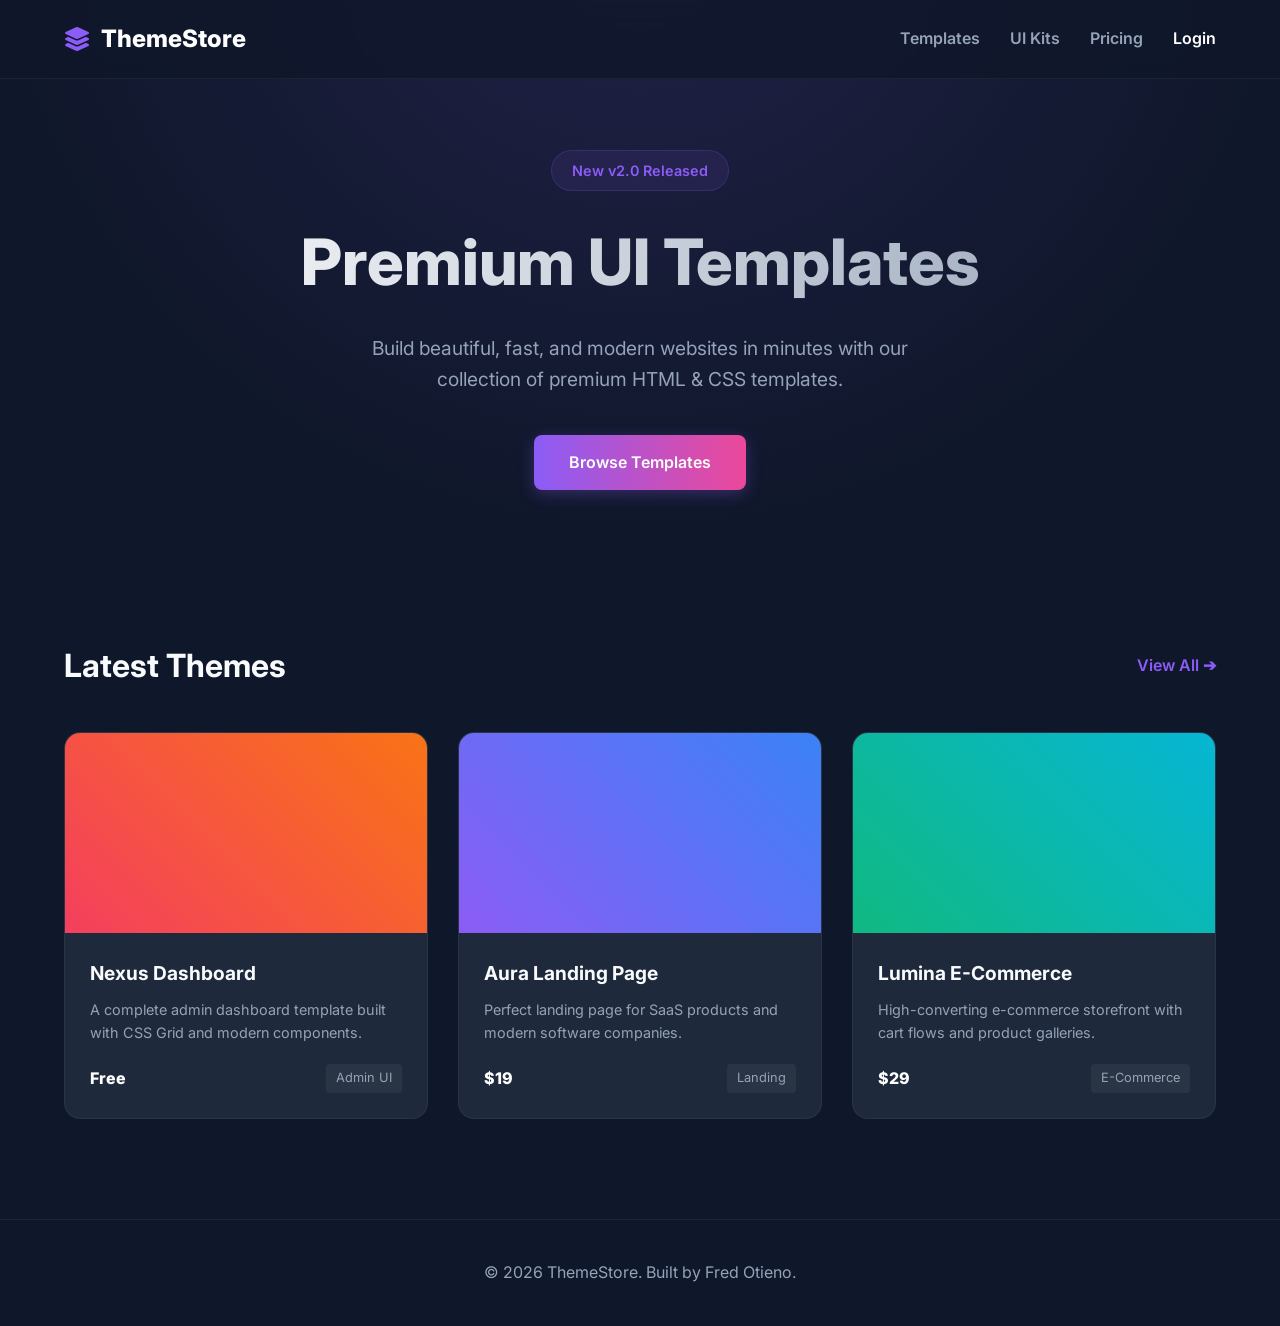
==== index.html @ 09a09649 "Add modern SaaS template index.html" ====
<!DOCTYPE html>
<html lang="en">
<head>
    <meta charset="UTF-8">
    <meta name="viewport" content="width=device-width, initial-scale=1.0">
    <title>ThemeStore | Premium CSS Templates</title>
    <!-- Google Fonts -->
    <link href="https://fonts.googleapis.com/css2?family=Inter:wght@300;400;600;800&display=swap" rel="stylesheet">
    <!-- Font Awesome -->
    <link rel="stylesheet" href="https://cdnjs.cloudflare.com/ajax/libs/font-awesome/6.4.0/css/all.min.css">
    <style>
        :root {
            --bg: #0f172a;
            --surface: #1e293b;
            --primary: #8b5cf6;
            --secondary: #ec4899;
            --text-main: #f8fafc;
            --text-muted: #94a3b8;
        }

        * {
            margin: 0;
            padding: 0;
            box-sizing: border-box;
            scroll-behavior: smooth;
        }

        body {
            font-family: 'Inter', sans-serif;
            background-color: var(--bg);
            color: var(--text-main);
            line-height: 1.6;
        }

        /* Glass Navbar */
        nav {
            position: fixed;
            top: 0;
            width: 100%;
            padding: 20px 5%;
            display: flex;
            justify-content: space-between;
            align-items: center;
            background: rgba(15, 23, 42, 0.8);
            backdrop-filter: blur(10px);
            z-index: 1000;
            border-bottom: 1px solid rgba(255, 255, 255, 0.05);
        }

        .logo {
            font-size: 1.5rem;
            font-weight: 800;
            color: white;
            display: flex;
            align-items: center;
            gap: 10px;
        }

        .logo i {
            color: var(--primary);
        }

        nav ul {
            display: flex;
            list-style: none;
            gap: 30px;
        }

        nav a {
            color: var(--text-muted);
            text-decoration: none;
            font-weight: 600;
            transition: color 0.3s;
        }

        nav a:hover {
            color: white;
        }

        /* Hero */
        header {
            padding: 150px 5% 100px;
            text-align: center;
            background: radial-gradient(circle at 50% -20%, rgba(139, 92, 246, 0.15) 0%, rgba(15, 23, 42, 0) 70%);
        }

        .pill {
            display: inline-block;
            padding: 8px 20px;
            background: rgba(139, 92, 246, 0.1);
            color: var(--primary);
            border: 1px solid rgba(139, 92, 246, 0.2);
            border-radius: 30px;
            font-size: 0.9rem;
            font-weight: 600;
            margin-bottom: 20px;
        }

        header h1 {
            font-size: 4rem;
            font-weight: 800;
            margin-bottom: 20px;
            background: linear-gradient(to right, white, var(--text-muted));
            -webkit-background-clip: text;
            -webkit-text-fill-color: transparent;
        }

        header p {
            font-size: 1.2rem;
            color: var(--text-muted);
            max-width: 600px;
            margin: 0 auto 40px;
        }

        .btn {
            padding: 15px 35px;
            border-radius: 8px;
            text-decoration: none;
            font-weight: 600;
            transition: all 0.3s;
            display: inline-block;
        }

        .btn-primary {
            background: linear-gradient(to right, var(--primary), var(--secondary));
            color: white;
            box-shadow: 0 4px 15px rgba(139, 92, 246, 0.3);
        }

        .btn-primary:hover {
            transform: translateY(-2px);
            box-shadow: 0 6px 20px rgba(139, 92, 246, 0.4);
        }

        /* Templates Grid */
        section {
            padding: 50px 5% 100px;
        }

        .section-header {
            display: flex;
            justify-content: space-between;
            align-items: center;
            margin-bottom: 40px;
        }

        .section-header h2 {
            font-size: 2rem;
        }

        .grid {
            display: grid;
            grid-template-columns: repeat(auto-fit, minmax(300px, 1fr));
            gap: 30px;
        }

        .card {
            background: var(--surface);
            border-radius: 16px;
            overflow: hidden;
            border: 1px solid rgba(255, 255, 255, 0.05);
            transition: transform 0.3s;
        }

        .card:hover {
            transform: translateY(-10px);
            border-color: rgba(139, 92, 246, 0.3);
        }

        .card-img {
            height: 200px;
            background: #2dd4bf;
            width: 100%;
        }

        .img-1 { background: linear-gradient(45deg, #f43f5e, #f97316); }
        .img-2 { background: linear-gradient(45deg, #8b5cf6, #3b82f6); }
        .img-3 { background: linear-gradient(45deg, #10b981, #06b6d4); }
        
        .card-content {
            padding: 25px;
        }

        .card-title {
            font-size: 1.2rem;
            margin-bottom: 10px;
        }

        .card-desc {
            color: var(--text-muted);
            font-size: 0.9rem;
            margin-bottom: 20px;
        }

        .card-footer {
            display: flex;
            justify-content: space-between;
            align-items: center;
        }

        .price {
            font-weight: 800;
            color: white;
        }

        .tag {
            font-size: 0.8rem;
            padding: 4px 10px;
            background: rgba(255,255,255,0.05);
            border-radius: 4px;
            color: var(--text-muted);
        }

        /* Footer */
        footer {
            text-align: center;
            padding: 40px;
            border-top: 1px solid rgba(255, 255, 255, 0.05);
            color: var(--text-muted);
        }
    </style>
</head>
<body>

    <nav>
        <div class="logo"><i class="fas fa-layer-group"></i> ThemeStore</div>
        <ul>
            <li><a href="#">Templates</a></li>
            <li><a href="#">UI Kits</a></li>
            <li><a href="#">Pricing</a></li>
            <li><a href="#" style="color: white;">Login</a></li>
        </ul>
    </nav>

    <header>
        <div class="pill">New v2.0 Released</div>
        <h1>Premium UI Templates</h1>
        <p>Build beautiful, fast, and modern websites in minutes with our collection of premium HTML & CSS templates.</p>
        <a href="#templates" class="btn btn-primary">Browse Templates</a>
    </header>

    <section id="templates">
        <div class="section-header">
            <h2>Latest Themes</h2>
            <a href="#" style="color: var(--primary); text-decoration: none; font-weight: 600;">View All ➔</a>
        </div>
        
        <div class="grid">
            <div class="card">
                <div class="card-img img-1"></div>
                <div class="card-content">
                    <h3 class="card-title">Nexus Dashboard</h3>
                    <p class="card-desc">A complete admin dashboard template built with CSS Grid and modern components.</p>
                    <div class="card-footer">
                        <span class="price">Free</span>
                        <span class="tag">Admin UI</span>
                    </div>
                </div>
            </div>

            <div class="card">
                <div class="card-img img-2"></div>
                <div class="card-content">
                    <h3 class="card-title">Aura Landing Page</h3>
                    <p class="card-desc">Perfect landing page for SaaS products and modern software companies.</p>
                    <div class="card-footer">
                        <span class="price">$19</span>
                        <span class="tag">Landing</span>
                    </div>
                </div>
            </div>

            <div class="card">
                <div class="card-img img-3"></div>
                <div class="card-content">
                    <h3 class="card-title">Lumina E-Commerce</h3>
                    <p class="card-desc">High-converting e-commerce storefront with cart flows and product galleries.</p>
                    <div class="card-footer">
                        <span class="price">$29</span>
                        <span class="tag">E-Commerce</span>
                    </div>
                </div>
            </div>
        </div>
    </section>

    <footer>
        <p>&copy; 2026 ThemeStore. Built by Fred Otieno.</p>
    </footer>

</body>
</html>
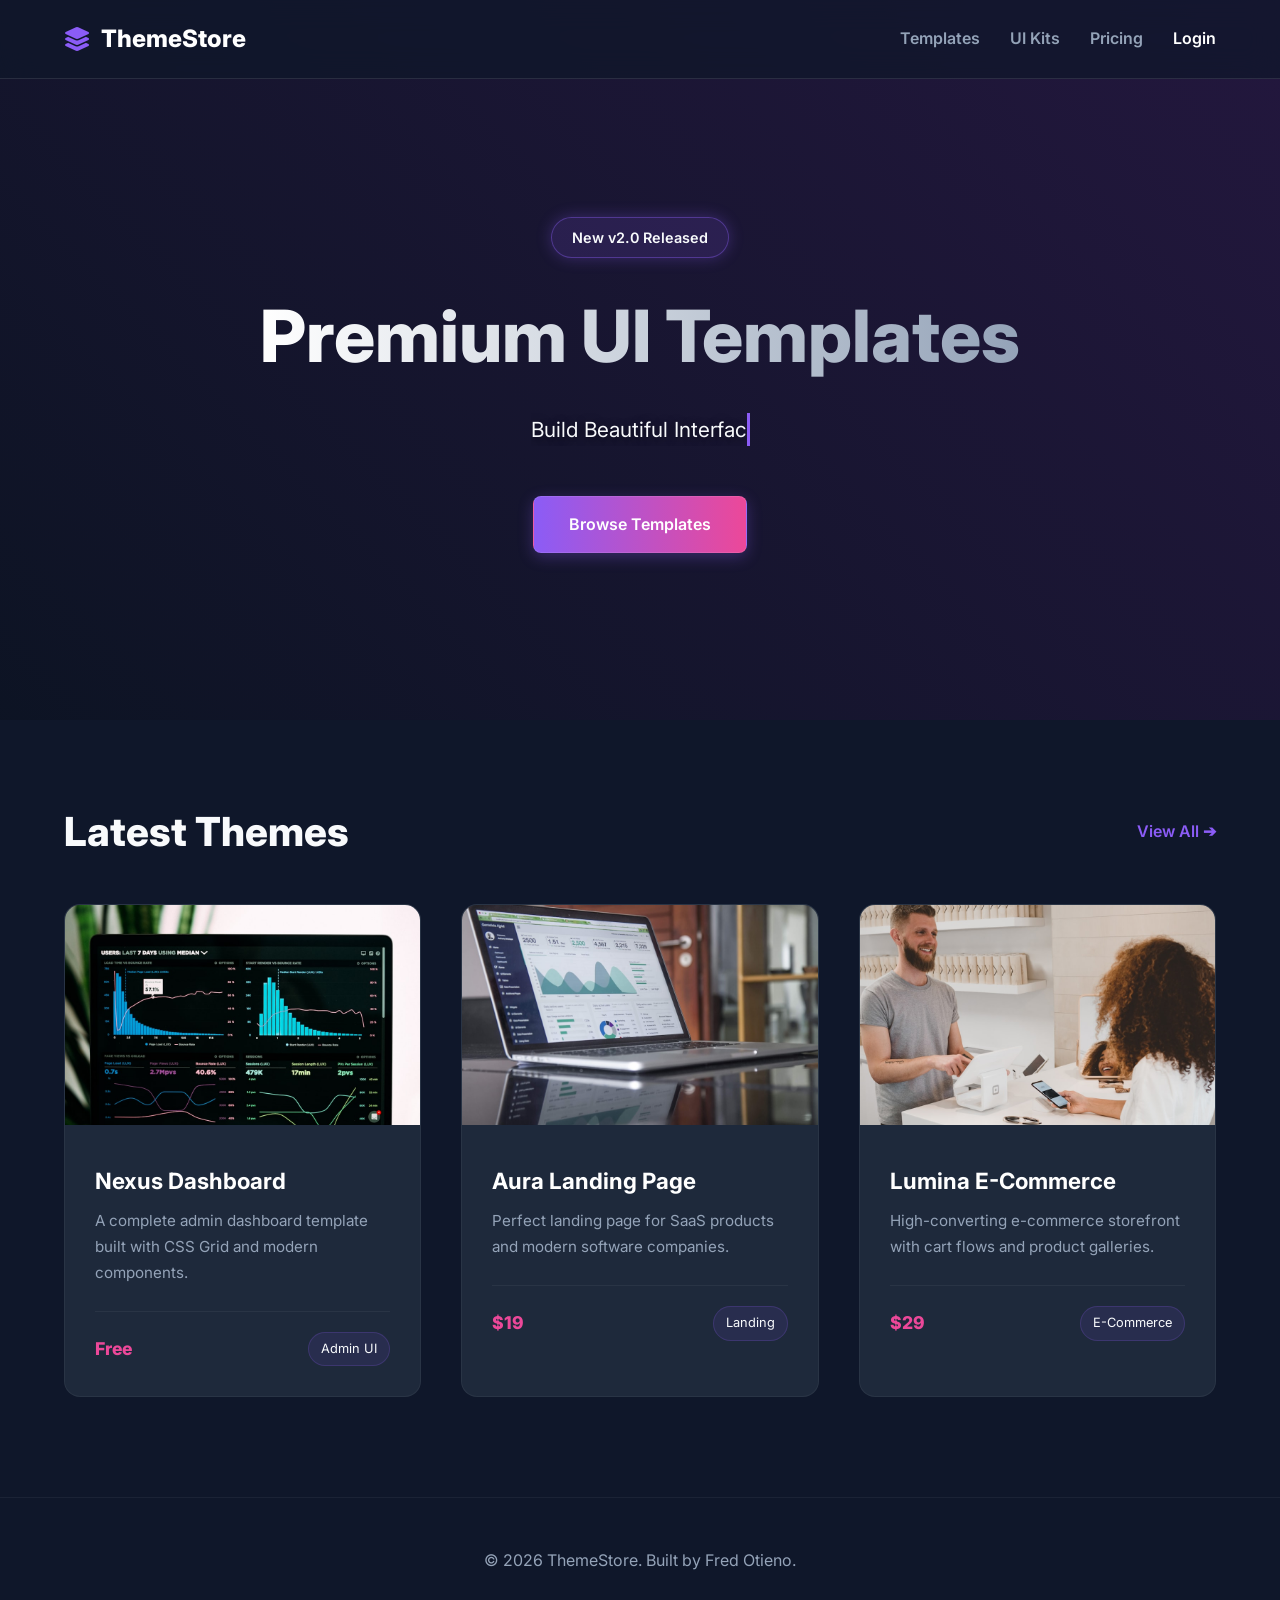
==== commit dc0faba9: "Implement premium UI/UX: glassmorphic nav, cinematic background slideshow, typewriter effects, and r" ====
--- a/index.html
+++ b/index.html
@@ -8,217 +8,8 @@
     <link href="https://fonts.googleapis.com/css2?family=Inter:wght@300;400;600;800&display=swap" rel="stylesheet">
     <!-- Font Awesome -->
     <link rel="stylesheet" href="https://cdnjs.cloudflare.com/ajax/libs/font-awesome/6.4.0/css/all.min.css">
-    <style>
-        :root {
-            --bg: #0f172a;
-            --surface: #1e293b;
-            --primary: #8b5cf6;
-            --secondary: #ec4899;
-            --text-main: #f8fafc;
-            --text-muted: #94a3b8;
-        }
-
-        * {
-            margin: 0;
-            padding: 0;
-            box-sizing: border-box;
-            scroll-behavior: smooth;
-        }
-
-        body {
-            font-family: 'Inter', sans-serif;
-            background-color: var(--bg);
-            color: var(--text-main);
-            line-height: 1.6;
-        }
-
-        /* Glass Navbar */
-        nav {
-            position: fixed;
-            top: 0;
-            width: 100%;
-            padding: 20px 5%;
-            display: flex;
-            justify-content: space-between;
-            align-items: center;
-            background: rgba(15, 23, 42, 0.8);
-            backdrop-filter: blur(10px);
-            z-index: 1000;
-            border-bottom: 1px solid rgba(255, 255, 255, 0.05);
-        }
-
-        .logo {
-            font-size: 1.5rem;
-            font-weight: 800;
-            color: white;
-            display: flex;
-            align-items: center;
-            gap: 10px;
-        }
-
-        .logo i {
-            color: var(--primary);
-        }
-
-        nav ul {
-            display: flex;
-            list-style: none;
-            gap: 30px;
-        }
-
-        nav a {
-            color: var(--text-muted);
-            text-decoration: none;
-            font-weight: 600;
-            transition: color 0.3s;
-        }
-
-        nav a:hover {
-            color: white;
-        }
-
-        /* Hero */
-        header {
-            padding: 150px 5% 100px;
-            text-align: center;
-            background: radial-gradient(circle at 50% -20%, rgba(139, 92, 246, 0.15) 0%, rgba(15, 23, 42, 0) 70%);
-        }
-
-        .pill {
-            display: inline-block;
-            padding: 8px 20px;
-            background: rgba(139, 92, 246, 0.1);
-            color: var(--primary);
-            border: 1px solid rgba(139, 92, 246, 0.2);
-            border-radius: 30px;
-            font-size: 0.9rem;
-            font-weight: 600;
-            margin-bottom: 20px;
-        }
-
-        header h1 {
-            font-size: 4rem;
-            font-weight: 800;
-            margin-bottom: 20px;
-            background: linear-gradient(to right, white, var(--text-muted));
-            -webkit-background-clip: text;
-            -webkit-text-fill-color: transparent;
-        }
-
-        header p {
-            font-size: 1.2rem;
-            color: var(--text-muted);
-            max-width: 600px;
-            margin: 0 auto 40px;
-        }
-
-        .btn {
-            padding: 15px 35px;
-            border-radius: 8px;
-            text-decoration: none;
-            font-weight: 600;
-            transition: all 0.3s;
-            display: inline-block;
-        }
-
-        .btn-primary {
-            background: linear-gradient(to right, var(--primary), var(--secondary));
-            color: white;
-            box-shadow: 0 4px 15px rgba(139, 92, 246, 0.3);
-        }
-
-        .btn-primary:hover {
-            transform: translateY(-2px);
-            box-shadow: 0 6px 20px rgba(139, 92, 246, 0.4);
-        }
-
-        /* Templates Grid */
-        section {
-            padding: 50px 5% 100px;
-        }
-
-        .section-header {
-            display: flex;
-            justify-content: space-between;
-            align-items: center;
-            margin-bottom: 40px;
-        }
-
-        .section-header h2 {
-            font-size: 2rem;
-        }
-
-        .grid {
-            display: grid;
-            grid-template-columns: repeat(auto-fit, minmax(300px, 1fr));
-            gap: 30px;
-        }
-
-        .card {
-            background: var(--surface);
-            border-radius: 16px;
-            overflow: hidden;
-            border: 1px solid rgba(255, 255, 255, 0.05);
-            transition: transform 0.3s;
-        }
-
-        .card:hover {
-            transform: translateY(-10px);
-            border-color: rgba(139, 92, 246, 0.3);
-        }
-
-        .card-img {
-            height: 200px;
-            background: #2dd4bf;
-            width: 100%;
-        }
-
-        .img-1 { background: linear-gradient(45deg, #f43f5e, #f97316); }
-        .img-2 { background: linear-gradient(45deg, #8b5cf6, #3b82f6); }
-        .img-3 { background: linear-gradient(45deg, #10b981, #06b6d4); }
-        
-        .card-content {
-            padding: 25px;
-        }
-
-        .card-title {
-            font-size: 1.2rem;
-            margin-bottom: 10px;
-        }
-
-        .card-desc {
-            color: var(--text-muted);
-            font-size: 0.9rem;
-            margin-bottom: 20px;
-        }
-
-        .card-footer {
-            display: flex;
-            justify-content: space-between;
-            align-items: center;
-        }
-
-        .price {
-            font-weight: 800;
-            color: white;
-        }
-
-        .tag {
-            font-size: 0.8rem;
-            padding: 4px 10px;
-            background: rgba(255,255,255,0.05);
-            border-radius: 4px;
-            color: var(--text-muted);
-        }
-
-        /* Footer */
-        footer {
-            text-align: center;
-            padding: 40px;
-            border-top: 1px solid rgba(255, 255, 255, 0.05);
-            color: var(--text-muted);
-        }
-    </style>
+    
+    <link rel="stylesheet" href="css/global.css">
 </head>
 <body>
 
@@ -232,11 +23,17 @@
         </ul>
     </nav>
 
-    <header>
-        <div class="pill">New v2.0 Released</div>
-        <h1>Premium UI Templates</h1>
-        <p>Build beautiful, fast, and modern websites in minutes with our collection of premium HTML & CSS templates.</p>
-        <a href="#templates" class="btn btn-primary">Browse Templates</a>
+        <header>
+        <div class="cinematic-bg">
+            <img src="media/tech1.jpg" alt="Tech Workspace 1">
+            <img src="media/tech2.jpg" alt="Tech Workspace 2">
+            <img src="media/tech3.jpg" alt="Tech Workspace 3">
+        </div>
+        <div class="cinematic-overlay"></div>
+        <div class="pill" style="position:relative; z-index:2;">New v2.0 Released</div>
+        <h1 style="position:relative; z-index:2;">Premium UI Templates</h1>
+        <p style="position:relative; z-index:2;"><span class="typewriter" data-words='["Build Beautiful Interfaces", "Ship Products Faster", "Premium CSS Frameworks"]' data-wait="3000"></span></p>
+        <a href="#templates" class="btn btn-primary" style="position:relative; z-index:2;">Browse Templates</a>
     </header>
 
     <section id="templates">
@@ -247,7 +44,7 @@
         
         <div class="grid">
             <div class="card">
-                <div class="card-img img-1"></div>
+                <img src="media/theme1.jpg" alt="Dashboard" class="card-img">
                 <div class="card-content">
                     <h3 class="card-title">Nexus Dashboard</h3>
                     <p class="card-desc">A complete admin dashboard template built with CSS Grid and modern components.</p>
@@ -259,7 +56,7 @@
             </div>
 
             <div class="card">
-                <div class="card-img img-2"></div>
+                <img src="media/theme2.jpg" alt="Landing Page" class="card-img">
                 <div class="card-content">
                     <h3 class="card-title">Aura Landing Page</h3>
                     <p class="card-desc">Perfect landing page for SaaS products and modern software companies.</p>
@@ -271,7 +68,7 @@
             </div>
 
             <div class="card">
-                <div class="card-img img-3"></div>
+                <img src="media/theme3.jpg" alt="E-Commerce" class="card-img">
                 <div class="card-content">
                     <h3 class="card-title">Lumina E-Commerce</h3>
                     <p class="card-desc">High-converting e-commerce storefront with cart flows and product galleries.</p>
@@ -288,5 +85,7 @@
         <p>&copy; 2026 ThemeStore. Built by Fred Otieno.</p>
     </footer>
 
+    <script src="js/main.js"></script>
 </body>
 </html>
+
--- a/css/global.css
+++ b/css/global.css
@@ -0,0 +1,328 @@
+:root {
+    --bg: #0f172a;
+    --surface: #1e293b;
+    --primary: #8b5cf6;
+    --secondary: #ec4899;
+    --text-main: #f8fafc;
+    --text-muted: #94a3b8;
+}
+
+* {
+    margin: 0;
+    padding: 0;
+    box-sizing: border-box;
+    scroll-behavior: smooth;
+}
+
+body {
+    font-family: 'Inter', sans-serif;
+    background-color: var(--bg);
+    color: var(--text-main);
+    line-height: 1.6;
+}
+
+/* Glass Navbar */
+nav {
+    position: fixed;
+    top: 0;
+    width: 100%;
+    padding: 20px 5%;
+    display: flex;
+    justify-content: space-between;
+    align-items: center;
+    background: rgba(15, 23, 42, 0.7);
+    backdrop-filter: blur(15px);
+    z-index: 1000;
+    border-bottom: 1px solid rgba(255, 255, 255, 0.1);
+    transition: all 0.3s;
+}
+
+.logo {
+    font-size: 1.5rem;
+    font-weight: 800;
+    color: white;
+    display: flex;
+    align-items: center;
+    gap: 10px;
+}
+
+.logo i {
+    color: var(--primary);
+}
+
+nav ul {
+    display: flex;
+    list-style: none;
+    gap: 30px;
+}
+
+nav a {
+    color: var(--text-muted);
+    text-decoration: none;
+    font-weight: 600;
+    transition: color 0.3s, transform 0.3s;
+    position: relative;
+    padding-bottom: 5px;
+}
+
+nav a::after {
+    content: '';
+    position: absolute;
+    width: 0;
+    height: 2px;
+    bottom: 0;
+    left: 50%;
+    background: linear-gradient(90deg, transparent, var(--primary), transparent);
+    transition: width 0.4s ease, left 0.4s ease;
+}
+
+nav a:hover::after, nav a.active::after {
+    width: 100%;
+    left: 0;
+}
+
+nav a:hover, nav a.active {
+    color: white;
+}
+
+/* Cinematic Hero */
+header {
+    padding: 200px 5% 150px;
+    text-align: center;
+    position: relative;
+    overflow: hidden;
+    min-height: 80vh;
+    display: flex;
+    flex-direction: column;
+    justify-content: center;
+    align-items: center;
+}
+
+/* Cinematic Background Slideshow */
+@keyframes cinematicSlideshow {
+    0% { opacity: 0; transform: scale(1); }
+    10% { opacity: 1; transform: scale(1.02); }
+    33% { opacity: 1; transform: scale(1.08); }
+    43% { opacity: 0; transform: scale(1.1); }
+    100% { opacity: 0; transform: scale(1); }
+}
+
+@keyframes cinematicZoom {
+    0% { transform: scale(1); }
+    100% { transform: scale(1.15); }
+}
+
+.cinematic-bg {
+    position: absolute;
+    top: 0; left: 0; right: 0; bottom: 0;
+    z-index: -2;
+    overflow: hidden;
+    background: #000;
+}
+
+.cinematic-bg img {
+    position: absolute;
+    top: 0; left: 0;
+    width: 100%;
+    height: 100%;
+    object-fit: cover;
+    opacity: 0;
+}
+
+/* Fallback for single images */
+.cinematic-bg img:only-child {
+    opacity: 1;
+    animation: cinematicZoom 20s infinite alternate ease-in-out;
+}
+
+/* Slideshow for multiple images */
+.cinematic-bg img:not(:only-child) {
+    animation: cinematicSlideshow 18s infinite linear;
+}
+.cinematic-bg img:nth-child(1) { animation-delay: 0s; }
+.cinematic-bg img:nth-child(2) { animation-delay: 6s; }
+.cinematic-bg img:nth-child(3) { animation-delay: 12s; }
+
+.cinematic-overlay {
+    position: absolute;
+    top: 0; left: 0; right: 0; bottom: 0;
+    background: linear-gradient(45deg, rgba(15,23,42,0.85), rgba(139,92,246,0.25));
+    z-index: -1;
+}
+
+/* Typewriter Cursor */
+.typewriter {
+    border-right: 0.15em solid var(--primary);
+    white-space: nowrap;
+    overflow: hidden;
+    animation: blink-caret 0.75s step-end infinite;
+    display: inline-block;
+}
+
+@keyframes blink-caret {
+    from, to { border-color: transparent }
+    50% { border-color: var(--primary) }
+}
+
+@keyframes fadeInUp {
+    from {
+        opacity: 0;
+        transform: translateY(30px);
+    }
+    to {
+        opacity: 1;
+        transform: translateY(0);
+    }
+}
+
+.pill {
+    display: inline-block;
+    padding: 8px 20px;
+    background: rgba(139, 92, 246, 0.15);
+    color: var(--text-main);
+    border: 1px solid rgba(139, 92, 246, 0.4);
+    border-radius: 30px;
+    font-size: 0.9rem;
+    font-weight: 600;
+    margin-bottom: 20px;
+    box-shadow: 0 0 15px rgba(139, 92, 246, 0.3);
+    animation: fadeInUp 1s ease-out;
+}
+
+header h1 {
+    font-size: 4.5rem;
+    font-weight: 800;
+    margin-bottom: 20px;
+    background: linear-gradient(to right, white, var(--text-muted));
+    -webkit-background-clip: text;
+    -webkit-text-fill-color: transparent;
+    animation: fadeInUp 1.2s ease-out 0.2s both;
+}
+
+header p {
+    font-size: 1.3rem;
+    color: var(--text-main);
+    max-width: 700px;
+    margin: 0 auto 40px;
+    animation: fadeInUp 1.2s ease-out 0.4s both;
+    text-shadow: 0 2px 10px rgba(0,0,0,0.5);
+}
+
+.btn {
+    padding: 15px 35px;
+    border-radius: 8px;
+    text-decoration: none;
+    font-weight: 600;
+    transition: all 0.3s;
+    display: inline-block;
+}
+
+.btn-primary {
+    background: linear-gradient(to right, var(--primary), var(--secondary));
+    color: white;
+    box-shadow: 0 4px 15px rgba(139, 92, 246, 0.3);
+    border: 1px solid rgba(255,255,255,0.1);
+    animation: fadeInUp 1.2s ease-out 0.6s both;
+}
+
+.btn-primary:hover {
+    transform: translateY(-3px) scale(1.02);
+    box-shadow: 0 10px 25px rgba(139, 92, 246, 0.5);
+}
+
+/* Templates Grid */
+section {
+    padding: 80px 5% 100px;
+}
+
+.section-header {
+    display: flex;
+    justify-content: space-between;
+    align-items: center;
+    margin-bottom: 40px;
+}
+
+.section-header h2 {
+    font-size: 2.5rem;
+    font-weight: 800;
+}
+
+.grid {
+    display: grid;
+    grid-template-columns: repeat(auto-fit, minmax(320px, 1fr));
+    gap: 40px;
+}
+
+.card {
+    background: var(--surface);
+    border-radius: 16px;
+    overflow: hidden;
+    border: 1px solid rgba(255, 255, 255, 0.05);
+    transition: transform 0.4s, border-color 0.4s, box-shadow 0.4s;
+}
+
+.card:hover {
+    transform: translateY(-10px);
+    border-color: rgba(139, 92, 246, 0.5);
+    box-shadow: 0 15px 35px rgba(139, 92, 246, 0.2);
+}
+
+.card-img {
+    height: 220px;
+    width: 100%;
+    object-fit: cover;
+    transition: transform 0.5s;
+}
+
+.card:hover .card-img {
+    transform: scale(1.05);
+}
+        
+.card-content {
+    padding: 30px;
+}
+
+.card-title {
+    font-size: 1.4rem;
+    margin-bottom: 10px;
+    color: white;
+}
+
+.card-desc {
+    color: var(--text-muted);
+    font-size: 0.95rem;
+    margin-bottom: 25px;
+    line-height: 1.7;
+}
+
+.card-footer {
+    display: flex;
+    justify-content: space-between;
+    align-items: center;
+    border-top: 1px solid rgba(255,255,255,0.05);
+    padding-top: 20px;
+}
+
+.price {
+    font-weight: 800;
+    font-size: 1.1rem;
+    color: var(--secondary);
+}
+
+.tag {
+    font-size: 0.8rem;
+    padding: 6px 12px;
+    background: rgba(139, 92, 246, 0.1);
+    border-radius: 20px;
+    color: var(--text-main);
+    border: 1px solid rgba(139, 92, 246, 0.2);
+}
+
+/* Footer */
+footer {
+    text-align: center;
+    padding: 50px;
+    border-top: 1px solid rgba(255, 255, 255, 0.05);
+    color: var(--text-muted);
+    background: var(--bg);
+}
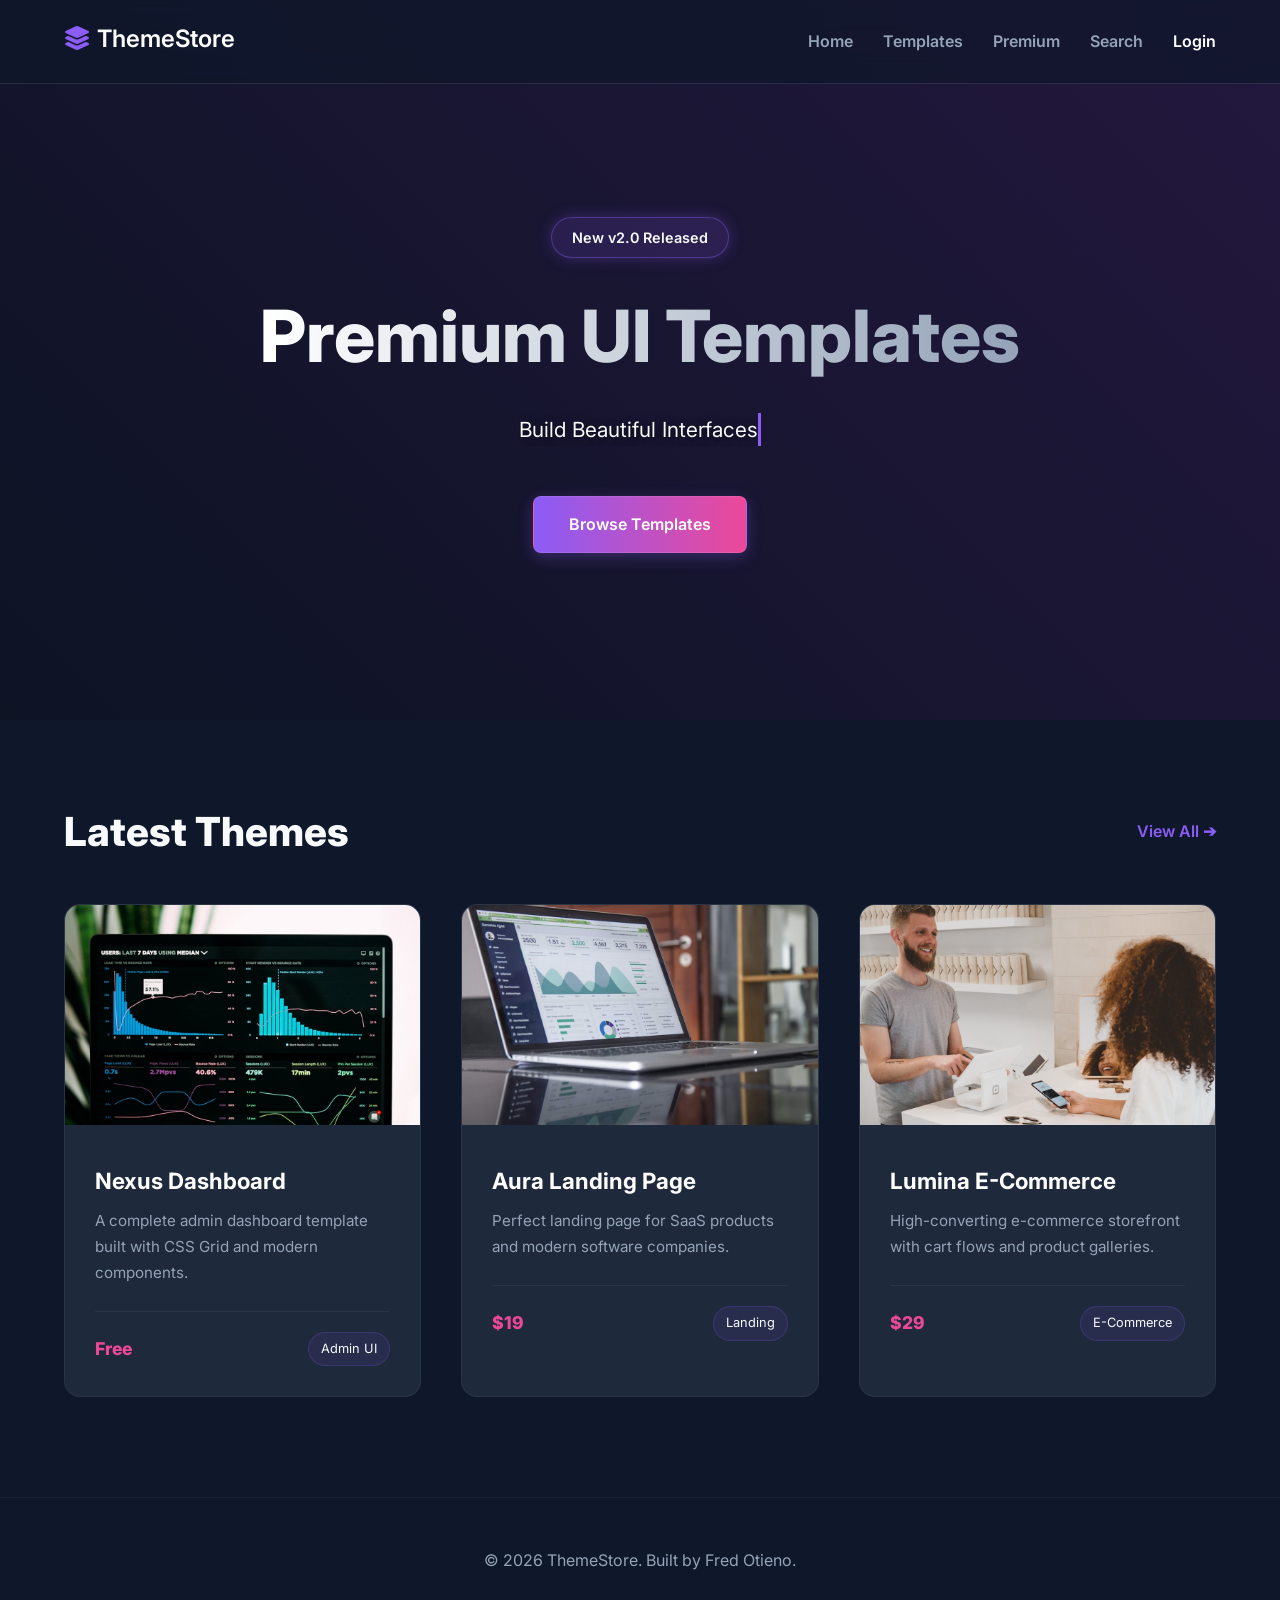
==== commit 316c9468: "Fix navbar routing, map links to real files" ====
--- a/index.html
+++ b/index.html
@@ -13,12 +13,13 @@
 </head>
 <body>
 
-    <nav>
-        <div class="logo"><i class="fas fa-layer-group"></i> ThemeStore</div>
+        <nav>
+        <div class="logo"><a href="index.html" style="color:white; text-decoration:none;"><i class="fas fa-layer-group"></i> ThemeStore</a></div>
         <ul>
-            <li><a href="#">Templates</a></li>
-            <li><a href="#">UI Kits</a></li>
-            <li><a href="#">Pricing</a></li>
+            <li><a href="index.html">Home</a></li>
+            <li><a href="templates.html">Templates</a></li>
+            <li><a href="premium.html">Premium</a></li>
+            <li><a href="search.html">Search</a></li>
             <li><a href="#" style="color: white;">Login</a></li>
         </ul>
     </nav>
@@ -89,3 +90,4 @@
 </body>
 </html>
 
+
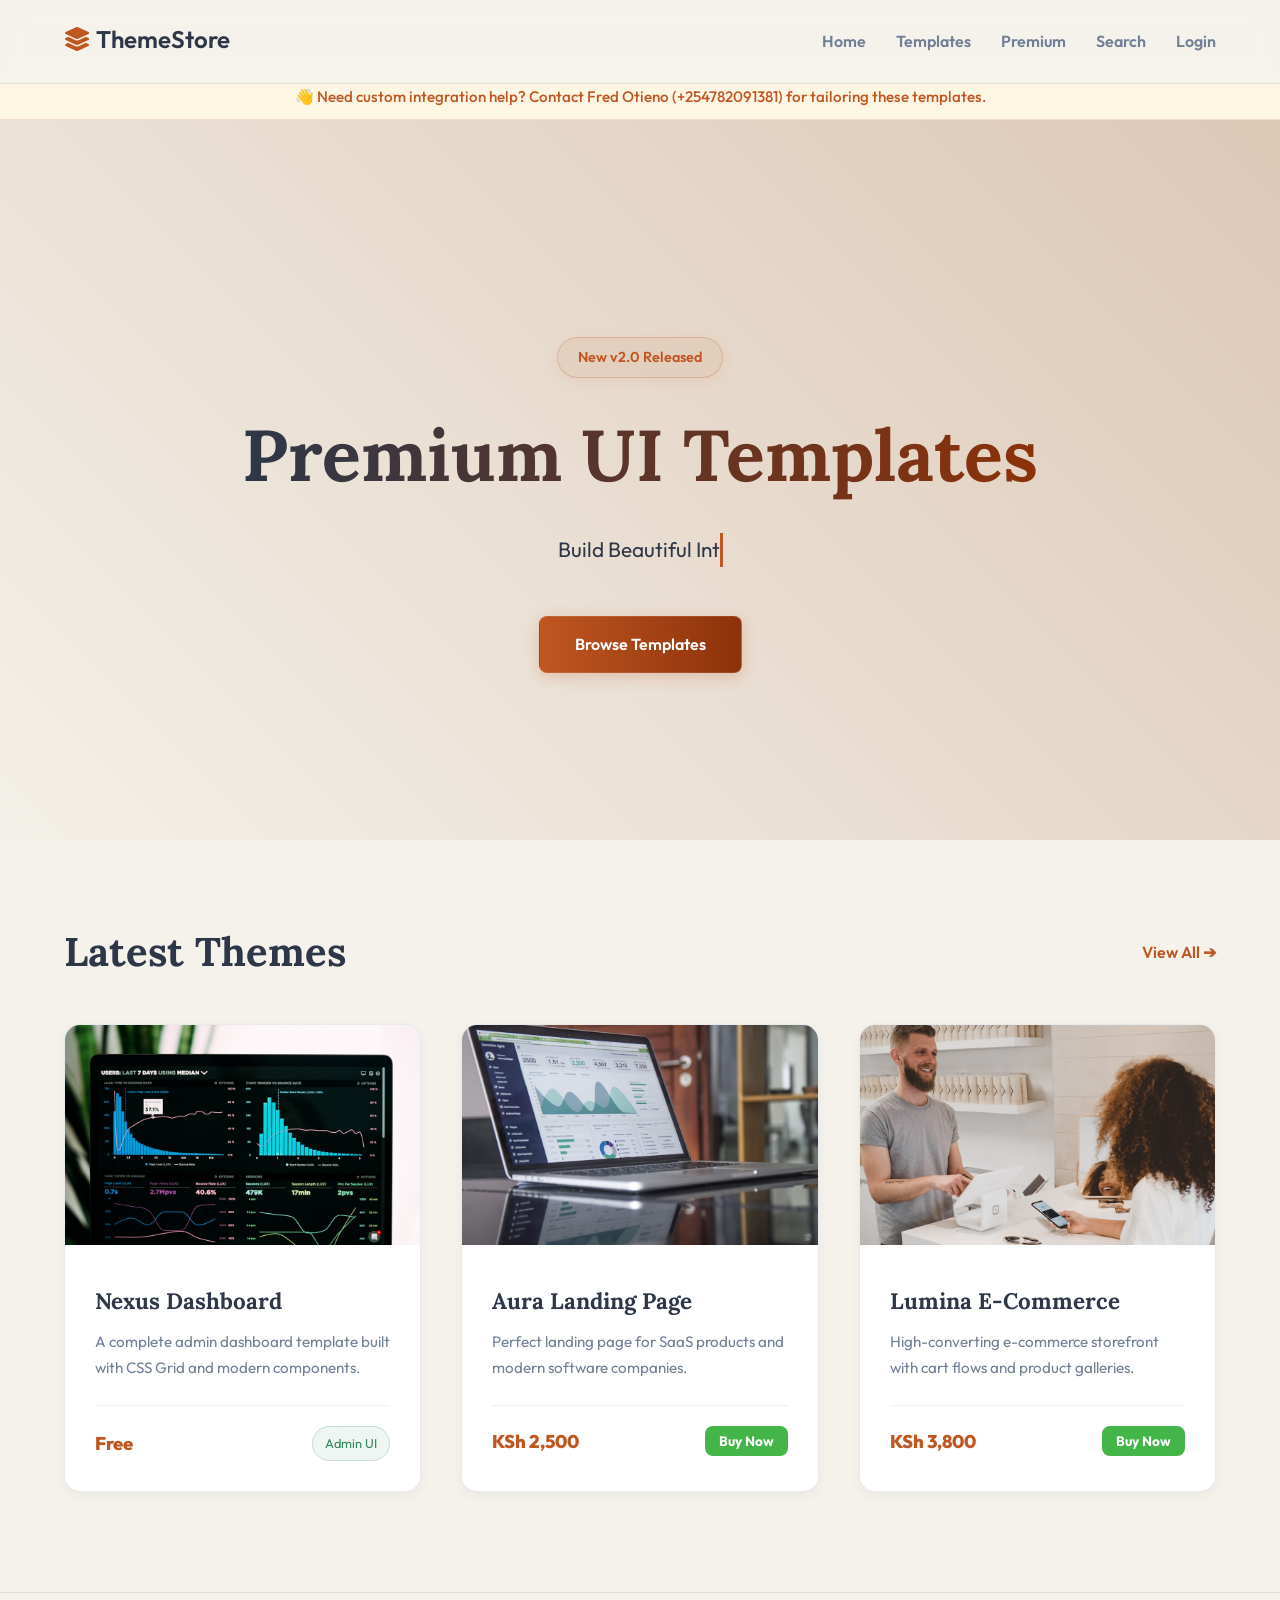
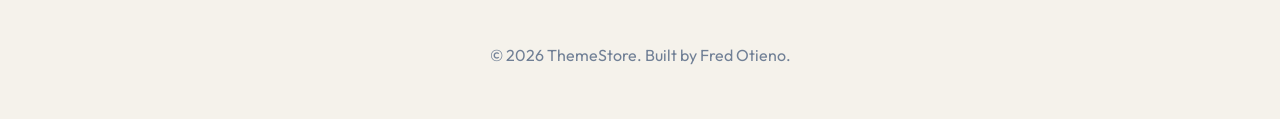
==== commit 67b71a7d: "design: re-theme to Warm Nordic light palette, add M-Pesa template checkout modal and contact banner" ====
--- a/index.html
+++ b/index.html
@@ -24,7 +24,11 @@
         </ul>
     </nav>
 
-        <header>
+    <div class="dev-banner">
+        <span>👋 Need custom integration help? Contact Fred Otieno (+254782091381) for tailoring these templates.</span>
+    </div>
+
+    <header>
         <div class="cinematic-bg">
             <img src="media/tech1.jpg" alt="Tech Workspace 1">
             <img src="media/tech2.jpg" alt="Tech Workspace 2">
@@ -62,8 +66,8 @@
                     <h3 class="card-title">Aura Landing Page</h3>
                     <p class="card-desc">Perfect landing page for SaaS products and modern software companies.</p>
                     <div class="card-footer">
-                        <span class="price">$19</span>
-                        <span class="tag">Landing</span>
+                        <span class="price">KSh 2,500</span>
+                        <button class="btn-buy-template btn-pay" style="padding: 6px 14px; font-size: 0.85rem; width: auto;" data-name="Aura Landing Page" data-price="2,500">Buy Now</button>
                     </div>
                 </div>
             </div>
@@ -74,20 +78,67 @@
                     <h3 class="card-title">Lumina E-Commerce</h3>
                     <p class="card-desc">High-converting e-commerce storefront with cart flows and product galleries.</p>
                     <div class="card-footer">
-                        <span class="price">$29</span>
-                        <span class="tag">E-Commerce</span>
+                        <span class="price">KSh 3,800</span>
+                        <button class="btn-buy-template btn-pay" style="padding: 6px 14px; font-size: 0.85rem; width: auto;" data-name="Lumina E-Commerce" data-price="3,800">Buy Now</button>
                     </div>
                 </div>
             </div>
         </div>
     </section>
 
+    <!-- Lipa na M-Pesa Checkout Modal -->
+    <div id="purchaseModal" class="purchase-modal">
+        <div class="purchase-content">
+            <div class="purchase-header">
+                <h3>Lipa na M-Pesa Checkout</h3>
+                <button class="purchase-close" onclick="closePurchaseModal()">&times;</button>
+            </div>
+            
+            <div id="purchaseFormContainer">
+                <div style="text-align: center;">
+                    <img src="https://upload.wikimedia.org/wikipedia/commons/thumb/1/15/M-PESA_LOGO-01.svg/512px-M-PESA_LOGO-01.svg.png" class="mpesa-logo" alt="M-Pesa Logo" style="height: 40px; margin-bottom: 20px;">
+                </div>
+                <p style="margin-bottom: 15px; font-size: 0.95rem; color: var(--text-muted);">
+                    You are purchasing <strong id="modalTemplateName" style="color: var(--text-main);">Aura Landing Page</strong> for <strong style="color: var(--primary);">KSh <span id="modalTemplatePrice">2,500</span></strong>.
+                </p>
+                <form id="purchaseForm" class="purchase-form">
+                    <label for="mpesaPhone">M-Pesa Phone Number</label>
+                    <input type="tel" id="mpesaPhone" required placeholder="e.g. 0712345678" pattern="^(07|01)\d{8}$">
+                    <button type="submit" class="btn-pay">Request STK Push</button>
+                </form>
+            </div>
+
+            <div id="stkLoading" style="display: none; text-align: center; padding: 20px 0;">
+                <i class="fas fa-spinner fa-spin" style="font-size: 3rem; color: var(--primary); margin-bottom: 15px;"></i>
+                <p>Sending STK Push to your phone...</p>
+                <p style="font-size: 0.85rem; color: var(--text-muted);">Please keep your phone unlocked.</p>
+            </div>
+
+            <div id="stkSim" style="display: none;">
+                <div class="stk-pin-sim">
+                    <h4>M-PESA STK</h4>
+                    <p>Pay KSh <span id="stkPrice">2,500</span> to ThemeStore</p>
+                    <p>Enter 4-Digit M-Pesa PIN:</p>
+                    <input type="password" id="stkPin" class="stk-input" maxlength="4" placeholder="••••">
+                    <div style="display: flex; gap: 10px; margin-top: 15px;">
+                        <button class="btn" style="flex: 1; padding: 8px; background: #333; color: white;" onclick="cancelStk()">Cancel</button>
+                        <button class="btn" style="flex: 1; padding: 8px; background: #44b549; color: white;" onclick="submitPin()">Send PIN</button>
+                    </div>
+                </div>
+            </div>
+
+            <div id="stkSuccess" style="display: none; text-align: center; padding: 20px 0;">
+                <i class="fas fa-check-circle" style="font-size: 3.5rem; color: #44b549; margin-bottom: 15px;"></i>
+                <h4 style="font-family: 'Lora', serif; font-size: 1.4rem; color: var(--text-main); margin-bottom: 8px;">Payment Successful!</h4>
+                <p style="font-size: 0.95rem; color: var(--text-muted);">Your transaction was processed successfully. The template package has started downloading.</p>
+                <button class="btn btn-primary" style="margin-top: 15px; padding: 8px 25px;" onclick="closePurchaseModal()">Done</button>
+            </div>
+        </div>
+    </div>
+
     <footer>
         <p>&copy; 2026 ThemeStore. Built by Fred Otieno.</p>
     </footer>
 
     <script src="js/main.js"></script>
-</body>
-</html>
 
-
--- a/css/global.css
+++ b/css/global.css
@@ -1,10 +1,12 @@
+@import url('https://fonts.googleapis.com/css2?family=Lora:ital,wght@0,400..700;1,400..700&family=Outfit:wght@300;400;500;600;700&display=swap');
+
 :root {
-    --bg: #0f172a;
-    --surface: #1e293b;
-    --primary: #8b5cf6;
-    --secondary: #ec4899;
-    --text-main: #f8fafc;
-    --text-muted: #94a3b8;
+    --bg: #f5f2eb;
+    --surface: #ffffff;
+    --primary: #c05621;
+    --secondary: #2f855a;
+    --text-main: #2d3748;
+    --text-muted: #718096;
 }
 
 * {
@@ -15,10 +17,15 @@
 }
 
 body {
-    font-family: 'Inter', sans-serif;
+    font-family: 'Outfit', sans-serif;
     background-color: var(--bg);
     color: var(--text-main);
     line-height: 1.6;
+}
+
+h1, h2, h3, h4, h5, h6 {
+    font-family: 'Lora', serif;
+    color: var(--text-main);
 }
 
 /* Glass Navbar */
@@ -30,20 +37,24 @@
     display: flex;
     justify-content: space-between;
     align-items: center;
-    background: rgba(15, 23, 42, 0.7);
+    background: rgba(245, 242, 235, 0.85);
     backdrop-filter: blur(15px);
     z-index: 1000;
-    border-bottom: 1px solid rgba(255, 255, 255, 0.1);
+    border-bottom: 1px solid rgba(45, 55, 72, 0.1);
     transition: all 0.3s;
 }
 
 .logo {
     font-size: 1.5rem;
     font-weight: 800;
-    color: white;
+    color: var(--text-main) !important;
     display: flex;
     align-items: center;
     gap: 10px;
+}
+
+.logo a {
+    color: var(--text-main) !important;
 }
 
 .logo i {
@@ -57,7 +68,7 @@
 }
 
 nav a {
-    color: var(--text-muted);
+    color: var(--text-muted) !important;
     text-decoration: none;
     font-weight: 600;
     transition: color 0.3s, transform 0.3s;
@@ -82,7 +93,15 @@
 }
 
 nav a:hover, nav a.active {
-    color: white;
+    color: var(--text-main) !important;
+}
+
+/* Override inline white colors on login links for light navbar */
+nav ul li a[style*="color: white"], nav ul li a[style*="color:white"] {
+    color: var(--text-muted) !important;
+}
+nav ul li a[style*="color: white"]:hover, nav ul li a[style*="color:white"]:hover {
+    color: var(--text-main) !important;
 }
 
 /* Cinematic Hero */
@@ -117,7 +136,7 @@
     top: 0; left: 0; right: 0; bottom: 0;
     z-index: -2;
     overflow: hidden;
-    background: #000;
+    background: #e2dcd0;
 }
 
 .cinematic-bg img {
@@ -146,7 +165,7 @@
 .cinematic-overlay {
     position: absolute;
     top: 0; left: 0; right: 0; bottom: 0;
-    background: linear-gradient(45deg, rgba(15,23,42,0.85), rgba(139,92,246,0.25));
+    background: linear-gradient(45deg, rgba(245,242,235,0.92), rgba(192,86,33,0.15));
     z-index: -1;
 }
 
@@ -178,22 +197,23 @@
 .pill {
     display: inline-block;
     padding: 8px 20px;
-    background: rgba(139, 92, 246, 0.15);
-    color: var(--text-main);
-    border: 1px solid rgba(139, 92, 246, 0.4);
+    background: rgba(192, 86, 33, 0.08);
+    color: var(--primary);
+    border: 1px solid rgba(192, 86, 33, 0.25);
     border-radius: 30px;
     font-size: 0.9rem;
     font-weight: 600;
     margin-bottom: 20px;
-    box-shadow: 0 0 15px rgba(139, 92, 246, 0.3);
+    box-shadow: 0 4px 15px rgba(192, 86, 33, 0.08);
     animation: fadeInUp 1s ease-out;
 }
 
 header h1 {
+    font-family: 'Lora', serif;
     font-size: 4.5rem;
     font-weight: 800;
     margin-bottom: 20px;
-    background: linear-gradient(to right, white, var(--text-muted));
+    background: linear-gradient(to right, var(--text-main), #8c320a);
     -webkit-background-clip: text;
     -webkit-text-fill-color: transparent;
     animation: fadeInUp 1.2s ease-out 0.2s both;
@@ -205,7 +225,7 @@
     max-width: 700px;
     margin: 0 auto 40px;
     animation: fadeInUp 1.2s ease-out 0.4s both;
-    text-shadow: 0 2px 10px rgba(0,0,0,0.5);
+    text-shadow: none;
 }
 
 .btn {
@@ -218,16 +238,17 @@
 }
 
 .btn-primary {
-    background: linear-gradient(to right, var(--primary), var(--secondary));
-    color: white;
-    box-shadow: 0 4px 15px rgba(139, 92, 246, 0.3);
+    background: linear-gradient(to right, var(--primary), #8c320a);
+    color: white !important;
+    box-shadow: 0 4px 15px rgba(192, 86, 33, 0.25);
     border: 1px solid rgba(255,255,255,0.1);
     animation: fadeInUp 1.2s ease-out 0.6s both;
 }
 
 .btn-primary:hover {
     transform: translateY(-3px) scale(1.02);
-    box-shadow: 0 10px 25px rgba(139, 92, 246, 0.5);
+    box-shadow: 0 10px 25px rgba(192, 86, 33, 0.4);
+    color: white !important;
 }
 
 /* Templates Grid */
@@ -243,8 +264,10 @@
 }
 
 .section-header h2 {
+    font-family: 'Lora', serif;
     font-size: 2.5rem;
     font-weight: 800;
+    color: var(--text-main);
 }
 
 .grid {
@@ -257,14 +280,15 @@
     background: var(--surface);
     border-radius: 16px;
     overflow: hidden;
-    border: 1px solid rgba(255, 255, 255, 0.05);
+    border: 1px solid rgba(45, 55, 72, 0.1);
+    box-shadow: 0 4px 12px rgba(45, 55, 72, 0.05);
     transition: transform 0.4s, border-color 0.4s, box-shadow 0.4s;
 }
 
 .card:hover {
     transform: translateY(-10px);
-    border-color: rgba(139, 92, 246, 0.5);
-    box-shadow: 0 15px 35px rgba(139, 92, 246, 0.2);
+    border-color: var(--primary);
+    box-shadow: 0 15px 35px rgba(192, 86, 33, 0.12);
 }
 
 .card-img {
@@ -283,9 +307,10 @@
 }
 
 .card-title {
+    font-family: 'Lora', serif;
     font-size: 1.4rem;
     margin-bottom: 10px;
-    color: white;
+    color: var(--text-main);
 }
 
 .card-desc {
@@ -299,30 +324,246 @@
     display: flex;
     justify-content: space-between;
     align-items: center;
-    border-top: 1px solid rgba(255,255,255,0.05);
+    border-top: 1px solid rgba(45, 55, 72, 0.08);
     padding-top: 20px;
 }
 
 .price {
     font-weight: 800;
-    font-size: 1.1rem;
-    color: var(--secondary);
+    font-size: 1.15rem;
+    color: var(--primary);
 }
 
 .tag {
     font-size: 0.8rem;
     padding: 6px 12px;
-    background: rgba(139, 92, 246, 0.1);
+    background: rgba(47, 133, 90, 0.08);
     border-radius: 20px;
-    color: var(--text-main);
-    border: 1px solid rgba(139, 92, 246, 0.2);
+    color: var(--secondary);
+    border: 1px solid rgba(47, 133, 90, 0.2);
 }
 
 /* Footer */
 footer {
     text-align: center;
     padding: 50px;
-    border-top: 1px solid rgba(255, 255, 255, 0.05);
+    border-top: 1px solid rgba(45, 55, 72, 0.1);
     color: var(--text-muted);
     background: var(--bg);
 }
+
+/* Typography & Rhythmic Spacing for Subpages */
+#content {
+    background: var(--surface) !important;
+    border: 1px solid rgba(45, 55, 72, 0.1) !important;
+    box-shadow: 0 15px 35px rgba(45, 55, 72, 0.06) !important;
+}
+
+#content h1 {
+    font-family: 'Lora', serif;
+    font-size: 2.2rem;
+    color: var(--text-main);
+    margin-bottom: 20px;
+    border-bottom: 1px solid rgba(192, 86, 33, 0.25);
+    padding-bottom: 10px;
+}
+#content h2, #content h3 {
+    font-family: 'Lora', serif;
+    color: var(--text-main);
+    margin-top: 30px;
+    margin-bottom: 15px;
+}
+#content p {
+    margin-bottom: 20px;
+    line-height: 1.8;
+    color: var(--text-muted);
+}
+#content ul, #content ol {
+    margin-left: 20px;
+    margin-bottom: 20px;
+    color: var(--text-muted);
+    line-height: 1.8;
+}
+#content li {
+    margin-bottom: 10px;
+}
+#content img {
+    max-width: 100%;
+    height: auto;
+    border-radius: 8px;
+    box-shadow: 0 4px 15px rgba(0,0,0,0.3);
+    margin-bottom: 20px;
+}
+#content .template, #content .content, #content .content-text {
+    display: block !important;
+    float: none !important;
+    width: 100% !important;
+}
+/* Override broken inline styles */
+#content [style*="margin-top: 950px"] {
+    margin-top: 40px !important;
+}
+
+/* =========================================
+   LIPA NA M-PESA CHECKOUT MODAL STYLES
+   ========================================= */
+.purchase-modal {
+    position: fixed;
+    top: 0;
+    left: 0;
+    width: 100%;
+    height: 100%;
+    background: rgba(45, 55, 72, 0.6);
+    backdrop-filter: blur(5px);
+    z-index: 3000;
+    display: none;
+    align-items: center;
+    justify-content: center;
+    opacity: 0;
+    transition: opacity 0.3s ease;
+}
+
+.purchase-modal.show {
+    display: flex;
+    opacity: 1;
+}
+
+.purchase-content {
+    background: var(--surface);
+    color: var(--text-main);
+    border: 1px solid rgba(45, 55, 72, 0.1);
+    border-radius: 16px;
+    box-shadow: 0 15px 35px rgba(45, 55, 72, 0.15);
+    width: 90%;
+    max-width: 450px;
+    padding: 30px;
+    transform: scale(0.9);
+    transition: transform 0.3s cubic-bezier(0.175, 0.885, 0.32, 1.275);
+    font-family: 'Outfit', sans-serif;
+}
+
+.purchase-modal.show .purchase-content {
+    transform: scale(1);
+}
+
+.purchase-header {
+    display: flex;
+    justify-content: space-between;
+    align-items: center;
+    margin-bottom: 20px;
+    border-bottom: 1px solid rgba(45, 55, 72, 0.08);
+    padding-bottom: 12px;
+}
+
+.purchase-header h3 {
+    margin: 0;
+    font-size: 1.25rem;
+    font-weight: 700;
+}
+
+.purchase-close {
+    background: none;
+    border: none;
+    font-size: 24px;
+    cursor: pointer;
+    color: var(--text-muted);
+    line-height: 1;
+}
+
+.purchase-close:hover {
+    color: var(--text-main);
+}
+
+.mpesa-logo {
+    height: 32px;
+    object-fit: contain;
+    margin-bottom: 15px;
+}
+
+.purchase-form label {
+    display: block;
+    margin-bottom: 8px;
+    font-weight: 600;
+    font-size: 0.9rem;
+}
+
+.purchase-form input {
+    width: 100%;
+    padding: 10px 14px;
+    border-radius: 8px;
+    border: 1px solid rgba(45, 55, 72, 0.15);
+    background: #fbfbf9;
+    color: var(--text-main);
+    margin-bottom: 15px;
+    font-family: inherit;
+}
+
+.purchase-form input:focus {
+    outline: none;
+    border-color: var(--primary);
+    box-shadow: 0 0 0 3px rgba(192, 86, 33, 0.15);
+}
+
+.btn-pay {
+    background: #44b549;
+    color: white !important;
+    font-weight: 700;
+    border: none;
+    width: 100%;
+    padding: 12px;
+    border-radius: 8px;
+    cursor: pointer;
+    font-family: inherit;
+    transition: background-color 0.2s;
+}
+
+.btn-pay:hover {
+    background: #399c3e;
+}
+
+/* STK Pin Prompt Sim */
+.stk-pin-sim {
+    background: #111;
+    color: #fff;
+    border-radius: 12px;
+    padding: 20px;
+    text-align: center;
+    box-shadow: 0 10px 25px rgba(0,0,0,0.5);
+    border: 1px solid #333;
+    font-family: monospace;
+}
+
+.stk-pin-sim h4 {
+    color: #44b549;
+    margin-bottom: 12px;
+    font-family: monospace;
+}
+
+.stk-input {
+    letter-spacing: 15px;
+    text-align: center;
+    font-size: 24px;
+    background: #222 !important;
+    border: 1px solid #444 !important;
+    color: #fff !important;
+    max-width: 150px;
+    margin: 10px auto !important;
+    display: block;
+}
+
+/* Developer notice banner */
+.dev-banner {
+    background: #fdf6e2;
+    color: #c05621;
+    border-bottom: 1px solid rgba(192, 86, 33, 0.15);
+    padding: 10px 5%;
+    text-align: center;
+    font-size: 0.95rem;
+    font-weight: 500;
+    margin-top: 75px; /* Offset fixed nav */
+}
+
+.dev-banner a {
+    color: #c05621;
+    font-weight: 700;
+}
